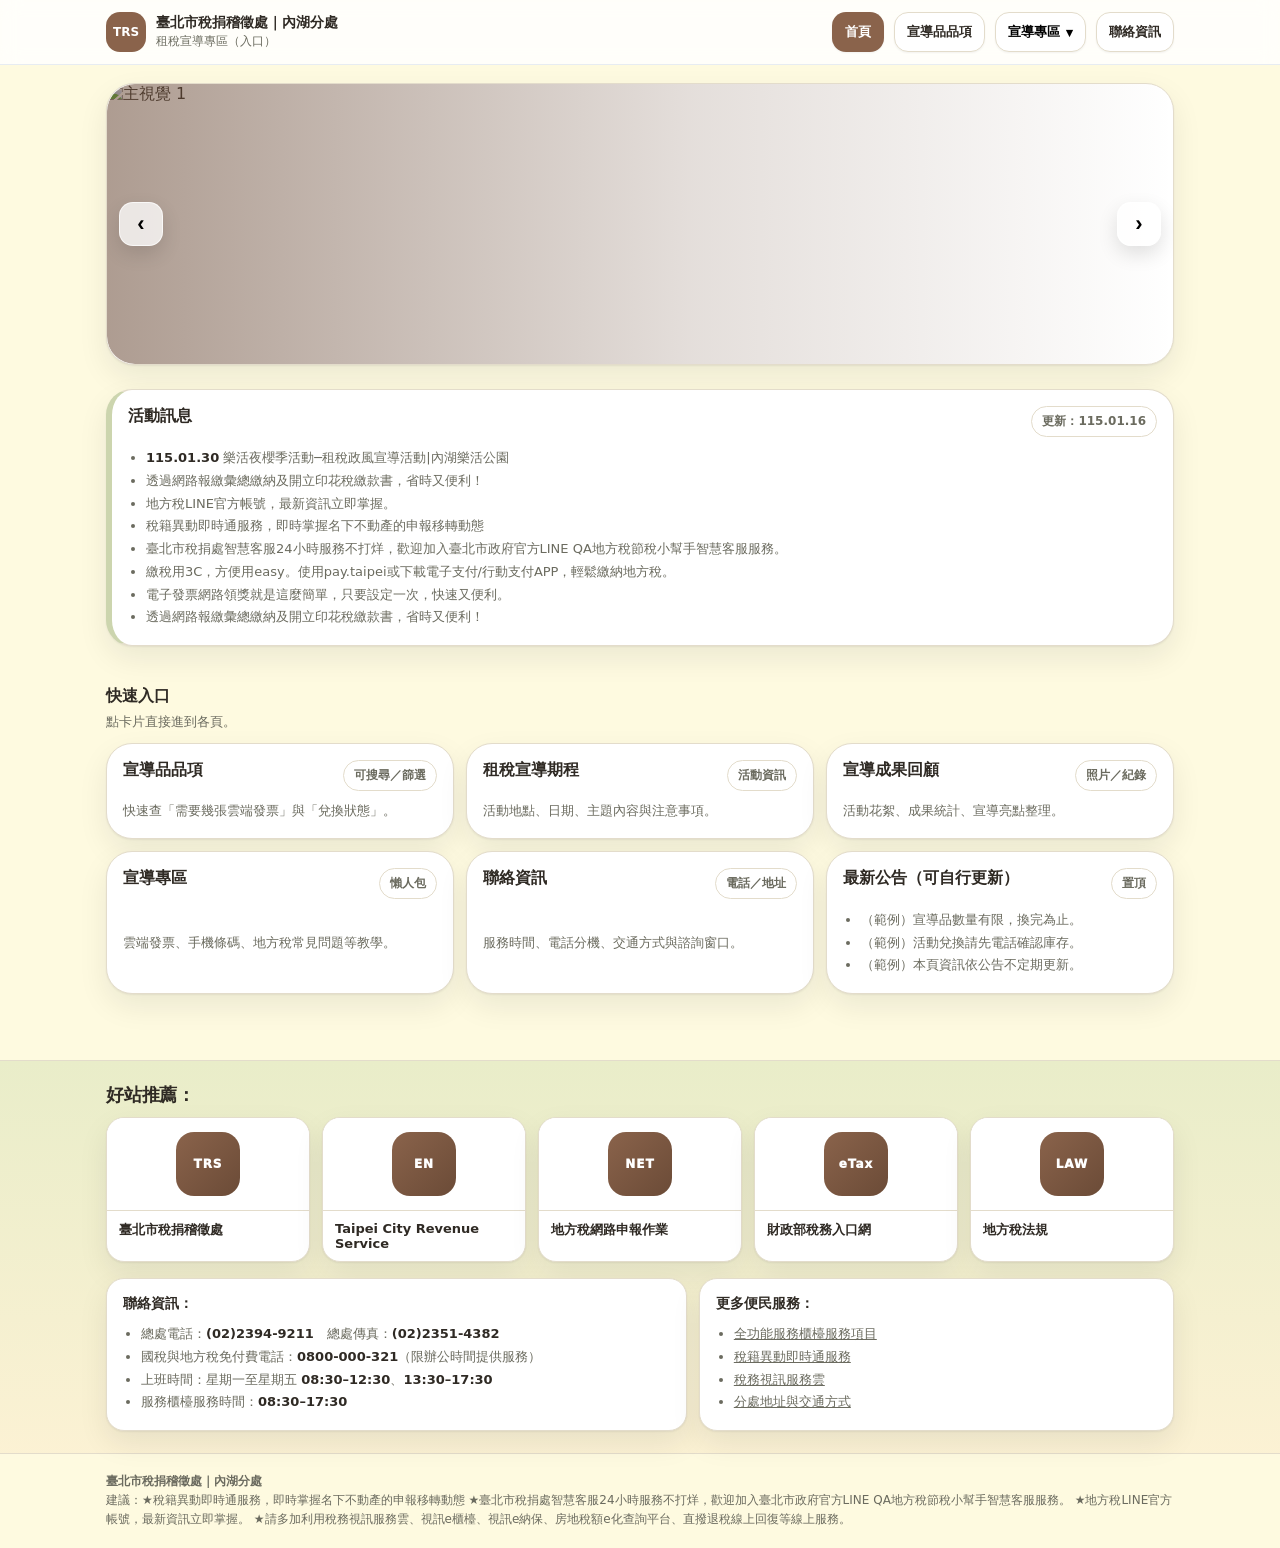
==== index.html @ 69475749 "Update index.html" ====
<!doctype html>
<html lang="zh-Hant">
<head>
  <meta charset="utf-8" />
  <meta name="viewport" content="width=device-width, initial-scale=1" />
  <meta name="description" content="臺北市稅捐稽徵處 內湖分處｜租稅宣導專區入口。" />
  <title>臺北市稅捐稽徵處 內湖分處｜宣導首頁</title>
 
   <link rel="stylesheet" href="asset/style.css">
  
</head>

<body id="top">
  <header class="top">
    <div class="wrap">
      <div class="inner">
        <a class="brand" href="index.html" title="宣導首頁">
          <div class="logo">TRS</div>
          <div>
            <h1>臺北市稅捐稽徵處｜內湖分處</h1>
            <p>租稅宣導專區（入口）</p>
          </div>
        </a>

        <!-- 桌機導覽：如果你的檔名不同，改 href 即可 -->
        <nav class="nav navDesktop" aria-label="主選單">
            <a class="btn primary" href="index.html">首頁</a>
            <a class="btn" href="items.html">宣導品品項</a>
          
            <div class="drop">
              <button class="btn dropBtn" type="button" aria-haspopup="true" aria-expanded="false">
                宣導專區 <span aria-hidden="true">▾</span>
              </button>
              <div class="dropMenu" role="menu" aria-label="宣導專區子頁面">
                <div class="dropTitle">宣導專區</div>
                <a class="dropItem" role="menuitem" href="promo.html">宣導專區入口</a>
                <a class="dropItem" role="menuitem" href="promo-howto.html">稅務申辦教你做～</a>
              </div>
            </div>
          
            <a class="btn" href="contact.html">聯絡資訊</a>
          </nav>


        <!-- 手機選單 -->
        <button class="menuBtn" id="menuBtn" aria-label="開啟選單" type="button">
          <svg xmlns="http://www.w3.org/2000/svg" viewBox="0 0 24 24" fill="currentColor"><path d="M4 6.5h16a1 1 0 1 1 0 2H4a1 1 0 0 1 0-2Zm0 6h16a1 1 0 1 1 0 2H4a1 1 0 0 1 0-2Zm0 6h16a1 1 0 1 1 0 2H4a1 1 0 0 1 0-2Z"/></svg>
        </button>
      </div>

     <div class="navMobile hidden" id="mobileMenu">
        <div class="grid">
          <a class="navLink" href="index.html">首頁</a>
          <a class="navLink" href="items.html">宣導品品項</a>
          <a class="navLink" href="promo.html">宣導專區</a>
          <a class="navLink" href="promo-howto.html">稅務申辦教你做～</a>
          <a class="navLink" href="contact.html">聯絡資訊</a>
        </div>
      </div>

      </div>
    </div>
  </header>

  <main>
    <section class="hero">
      <div class="wrap">
       <div class="heroCard is-image">
          <div class="heroBanner carousel" data-interval="4500" aria-label="主視覺輪播">
            <div class="carouselTrack">
              <div class="carouselSlide">
                <img src="asset/img/hero-1.jpg" alt="主視覺 1">
              </div>
              <div class="carouselSlide">
                <img src="asset/img/hero-2.jpg" alt="主視覺 2">
              </div>
              <div class="carouselSlide">
                <img src="asset/img/hero-3.jpg" alt="主視覺 3">
              </div>
            </div>
        
            <button class="carouselBtn prev" type="button" aria-label="上一張">‹</button>
            <button class="carouselBtn next" type="button" aria-label="下一張">›</button>
        
            <div class="carouselDots" aria-label="輪播頁籤"></div>
        
            <div class="heroOverlay"></div>
        
          
          </div>
        </div>

      </div>
    </section>
    <section class="section">
      <div class="wrap">
        <div class="card" style="border-left:6px solid var(--accent);">
          <div class="cardTop">
            <div class="cardName">活動訊息</div>
            <span class="badge">更新：115.01.16</span>
          </div>
    
          <ul class="list">
            <li><b>115.01.30</b> 樂活夜櫻季活動─租稅政風宣導活動|內湖樂活公園 </li>
            <li>透過網路報繳彙總繳納及開立印花稅繳款書，省時又便利！</li>
            <li>地方稅LINE官方帳號，最新資訊立即掌握。</li>
            <li>稅籍異動即時通服務，即時掌握名下不動產的申報移轉動態</li>
            <li>臺北市稅捐處智慧客服24小時服務不打烊，歡迎加入臺北市政府官方LINE QA地方稅節稅小幫手智慧客服服務。</li>
            <li>繳稅用3C，方便用easy。使用pay.taipei或下載電子支付/行動支付APP，輕鬆繳納地方稅。</li>
            <li>電子發票網路領獎就是這麼簡單，只要設定一次，快速又便利。</li>
            <li>透過網路報繳彙總繳納及開立印花稅繳款書，省時又便利！</li>
            
          </ul>
        </div>
      </div>
    </section>

    <section class="section">
      <div class="wrap">
        <div class="sectionTitle">
          <div>
            <h3>快速入口</h3>
            <p>點卡片直接進到各頁。</p>
          </div>
        </div>

        <div class="cards">
          <a class="card" href="items.html">
            <div class="cardTop">
              <div class="cardName">宣導品品項</div>
              <span class="badge">可搜尋／篩選</span>
            </div>
            <p class="cardDesc">快速查「需要幾張雲端發票」與「兌換狀態」。</p>
          </a>

          <a class="card" href="schedule.html">
            <div class="cardTop">
              <div class="cardName">租稅宣導期程</div>
              <span class="badge">活動資訊</span>
            </div>
            <p class="cardDesc">活動地點、日期、主題內容與注意事項。</p>
          </a>

          <a class="card" href="gallery.html">
            <div class="cardTop">
              <div class="cardName">宣導成果回顧</div>
              <span class="badge">照片／紀錄</span>
            </div>
            <p class="cardDesc">活動花絮、成果統計、宣導亮點整理。</p>
          </a>

          <a class="card" href="promo.html">
            <div class="cardTop">
              <div class="cardName">宣導專區</div>
              <span class="badge">懶人包</span>
            </div>
            <p class="cardDesc">雲端發票、手機條碼、地方稅常見問題等教學。</p>
          </a>

          <a class="card" href="contact.html">
            <div class="cardTop">
              <div class="cardName">聯絡資訊</div>
              <span class="badge">電話／地址</span>
            </div>
            <p class="cardDesc">服務時間、電話分機、交通方式與諮詢窗口。</p>
          </a>

          <div class="card" role="note" aria-label="公告提醒">
            <div class="cardTop">
              <div class="cardName">最新公告（可自行更新）</div>
              <span class="badge">置頂</span>
            </div>
            <ul class="list">
              <li>（範例）宣導品數量有限，換完為止。</li>
              <li>（範例）活動兌換請先電話確認庫存。</li>
              <li>（範例）本頁資訊依公告不定期更新。</li>
            </ul>
          </div>
        </div>
      </div>
    </section>

    <section class="section">
      <div class="wrap">
        <div class="split">
         
        </div>
      </div>
    </section>
  </main>

  <!-- 首頁最下面：好站推薦 + 聯絡資訊 -->
  <section class="bottomBand" id="recommended">
    <div class="wrap">
      <h3 class="bottomTitle">好站推薦：</h3>
      <div class="siteGrid">
        <a class="siteCard" href="https://tpctax.gov.taipei/" target="_blank" rel="noopener">
          <div class="siteLogo"><div class="mark">TRS</div></div>
          <div class="siteName">臺北市稅捐稽徵處</div>
        </a>
        <a class="siteCard" href="https://english.tpctax.gov.taipei/" target="_blank" rel="noopener">
          <div class="siteLogo"><div class="mark">EN</div></div>
          <div class="siteName">Taipei City Revenue Service</div>
        </a>
        <a class="siteCard" href="https://net.tax.nat.gov.tw/PLRX/Lrx200d01/" target="_blank" rel="noopener">
          <div class="siteLogo"><div class="mark">NET</div></div>
          <div class="siteName">地方稅網路申報作業</div>
        </a>
        <a class="siteCard" href="https://www.etax.nat.gov.tw/etwmain/" target="_blank" rel="noopener">
          <div class="siteLogo"><div class="mark">eTax</div></div>
          <div class="siteName">財政部稅務入口網</div>
        </a>
        <a class="siteCard" href="https://tpctax.gov.taipei/Content_List.aspx?n=CD076BAD018F7557" target="_blank" rel="noopener">
          <div class="siteLogo"><div class="mark">LAW</div></div>
          <div class="siteName">地方稅法規</div>
        </a>
      </div>

      <div class="infoGrid">
        <div class="infoBox">
          <h4>聯絡資訊：</h4>
          <ul class="infoList">
            <li>總處電話：<b>(02)2394-9211</b>　總處傳真：<b>(02)2351-4382</b></li>
            <li>國稅與地方稅免付費電話：<b>0800-000-321</b>（限辦公時間提供服務）</li>
            <li>上班時間：星期一至星期五 <b>08:30–12:30</b>、<b>13:30–17:30</b></li>
            <li>服務櫃檯服務時間：<b>08:30–17:30</b></li>
          </ul>
        </div>
       <div class="infoBox">
  <h4>更多便民服務：</h4>
  <ul class="infoList">
    <li>
      <a href="https://tpctax.gov.taipei/News_Content.aspx?n=33B5157708BB13F1&sms=8ADB6710027E7CF3&s=17BCCA0608BD3A79"
         target="_blank" rel="noopener" style="text-decoration:underline">
        全功能服務櫃檯服務項目
      </a>
    </li>
    <li>
      <a href="https://tpctax.gov.taipei/cp.aspx?n=3751069E7801B73E&s=5914B2ACF6060C65"
         target="_blank" rel="noopener" style="text-decoration:underline">
        稅籍異動即時通服務
      </a>
    </li>
    <li>
      <a href="https://services.arpa.tpctax.dof.gov.taipei/taxCloud2023/main.php?step=offtimeclock"
         target="_blank" rel="noopener" style="text-decoration:underline">
        稅務視訊服務雲
      </a>
    </li>
    <li>
      <a href="contact.html" style="text-decoration:underline">
        分處地址與交通方式
      </a>
    </li>
  </ul>
</div>

      </div>
    </div>
  </section>

  <footer>
    <div class="wrap">
      <div class="foot">
        <div><b>臺北市稅捐稽徵處｜內湖分處</b>　</div>
        <div>建議：★稅籍異動即時通服務，即時掌握名下不動產的申報移轉動態
                  ★臺北市稅捐處智慧客服24小時服務不打烊，歡迎加入臺北市政府官方LINE QA地方稅節稅小幫手智慧客服服務。       
                  ★地方稅LINE官方帳號，最新資訊立即掌握。
                 ★請多加利用稅務視訊服務雲、視訊e櫃檯、視訊e納保、房地稅額e化查詢平台、直撥退稅線上回復等線上服務。
        </div>
      </div>
    </div>
  </footer>

  <script src="assets/app.js"></script>
</body>
</html>
---- asset/style.css ----
:root{
  /* 地圖色系：沙/紙/鼠尾草 + 青銅 */
  --bg:#FEFAE0;        /* 玉米鬚：全站背景 */
  --card:#ffffff;      /* 卡片保持白，閱讀最清楚 */
  --muted:#6B6B5F;     /* 柔和灰綠 */
  --text:#2F2A24;      /* 深棕黑：像地圖印刷墨色 */
  --line:#E3DCCB;      /* 溫暖邊線 */

  --paper:#E9EDC9;     /* 米色：區塊底 */
  --sand:#FAEDCD;      /* 木瓜酥：hover/淡底 */

  --brand:#8A634B;     /* 深青銅：主色（按鈕/LOGO） */
  --brand2:#6B4B37;    /* 更深：hover */
  --accent:#CCD5AE;    /* 乾燥鼠尾草：點綴 */

  --ok:#16a34a;
  --shadow: 0 1px 2px rgba(15,23,42,.06), 0 12px 30px rgba(15,23,42,.08);
  --r: 18px;
}


*{box-sizing:border-box}
body{margin:0;font-family:ui-sans-serif,system-ui,-apple-system,"Segoe UI",Roboto,"Noto Sans TC","PingFang TC","Microsoft JhengHei",Arial,sans-serif;background:var(--bg);color:var(--text)}
a{color:inherit;text-decoration:none}
.wrap{max-width:1100px;margin:0 auto;padding:0 16px}
.hidden{display:none}

/* Top bar */
.top{position:sticky;top:0;z-index:50;background:rgba(255,255,255,.82);backdrop-filter:blur(10px);border-bottom:1px solid rgba(226,232,240,.8)}
.top .inner{display:flex;align-items:center;justify-content:space-between;gap:12px;padding:12px 0}
.brand{display:flex;align-items:center;gap:10px}
.logo{width:40px;height:40px;border-radius:14px;background:var(--brand);color:#fff;display:grid;place-items:center;font-weight:900;font-size:12px}
.brand h1{margin:0;font-size:14px;line-height:1.2}
.brand p{margin:2px 0 0;font-size:12px;color:var(--muted)}

.nav{display:flex;gap:10px;align-items:center;flex-wrap:wrap}
.btn{border:1px solid var(--line);background:#fff;border-radius:14px;padding:10px 12px;font-size:13px;font-weight:800;box-shadow:0 1px 2px rgba(15,23,42,.05);cursor:pointer}
.btn:hover{filter:brightness(.98)}
.btn.primary{border-color:transparent;background:var(--brand);color:#fff}
.btn.primary:hover{background:var(--brand2);filter:none}

/* Dropdown（宣導專區下拉） */
.drop{position:relative}
.dropBtn{display:inline-flex;align-items:center;gap:6px;cursor:pointer}
.dropMenu{
  position:absolute; top:calc(100% + 10px); left:0;
  min-width:260px;
  background:#fff; border:1px solid var(--line);
  border-radius:16px; box-shadow:var(--shadow);
  padding:8px; display:none;
  z-index:80;
}
.drop.open .dropMenu,
.drop:hover .dropMenu,
.drop:focus-within .dropMenu{display:block}

.dropTitle{padding:8px 12px 6px;font-size:12px;font-weight:900;color:var(--muted)}
.dropItem{display:block;padding:10px 12px;border-radius:12px;font-size:13px;font-weight:800;color:var(--text)}
.dropItem:hover{background:var(--sand)}
.dropSep{height:1px;background:var(--line);margin:6px 6px}

.menuBtn{display:inline-flex;align-items:center;justify-content:center;width:44px;height:44px;border-radius:14px;border:1px solid var(--line);background:#fff;box-shadow:0 1px 2px rgba(15,23,42,.05);cursor:pointer}
.menuBtn svg{width:20px;height:20px}

.navDesktop{display:none}
.navMobile{border-top:1px solid var(--line);background:rgba(254,250,224,.55)}
.navMobile .grid{display:grid;gap:8px;padding:12px 0}
.navLink{border:1px solid var(--line);background:#fff;border-radius:14px;padding:10px 12px;font-size:13px;font-weight:800;color:var(--text)}
.navLink:hover{background:var(--sand)}

/* Hero */
.hero{padding:18px 0 10px}
.heroCard{
  background:linear-gradient(135deg,#ffffff 0%, rgba(233,237,201,.85) 60%, rgba(204,213,174,.45) 100%);
  border:1px solid var(--line);
  border-radius:calc(var(--r) + 10px);
  box-shadow:var(--shadow);
  padding:18px
}
.crumb{display:flex;gap:8px;flex-wrap:wrap;align-items:center;font-size:12px;color:var(--muted)}
.crumb a{text-decoration:underline}
.tag{display:inline-flex;align-items:center;gap:8px;border:1px solid var(--line);background:#fff;border-radius:999px;padding:6px 10px;font-size:12px;color:var(--muted);width:fit-content}
.dot{width:8px;height:8px;border-radius:999px;background:var(--ok)}
h2{margin:10px 0 0;font-size:26px;letter-spacing:-.02em}
.sub{margin:8px 0 0;color:var(--muted);font-size:13px;line-height:1.65}

/* Sections / cards */
.section{padding:14px 0 26px}
/* Quick cards（快速入口卡片） */
.sectionTitle{display:flex;align-items:flex-end;justify-content:space-between;gap:10px;flex-wrap:wrap}
.sectionTitle h3{margin:0;font-size:16px;letter-spacing:-.01em}
.sectionTitle p{margin:6px 0 0;font-size:13px;color:var(--muted)}

.cards{
  display:grid;
  gap:12px;
  margin-top:12px;
  grid-template-columns: repeat(1, minmax(0, 1fr));
}

/* Hero 標題改成圖片 */
.heroTitleImg{
  display:block;
  width:min(620px, 100%);  /* 桌機最多 620px，手機自動縮 */
  height:auto;
}

/* 螢幕閱讀器可讀、畫面不顯示 */
.srOnly{
  position:absolute;
  width:1px;height:1px;
  padding:0;margin:-1px;
  overflow:hidden;
  clip:rect(0,0,0,0);
  white-space:nowrap;
  border:0;
}



/* ✅ 通用兩欄容器（contact.html 那種兩張卡並排用） */
.grid{
  display:grid;
  gap:12px;
  grid-template-columns:1fr;  /* 手機 1 欄 */
}


/* 重要：card 可能用在 <a>，一定要讓它變成 block/grid */
.card{
  background:var(--card);
  border:1px solid var(--line);
  border-radius:calc(var(--r) + 8px);
  box-shadow:var(--shadow);
  padding:16px;

  display:grid;      /* ✅ 讓 <a class="card"> 也能正常 */
  gap:10px;
}

.cardTop{display:flex;align-items:flex-start;justify-content:space-between;gap:12px}
.cardName{font-weight:900}
.badge{
  display:inline-flex;align-items:center;gap:6px;
  border-radius:999px;border:1px solid var(--line);
  background:#fff;padding:6px 10px;font-size:12px;
  color:var(--muted);font-weight:900;white-space:nowrap
}
.cardDesc{margin:0;color:var(--muted);font-size:13px;line-height:1.6}

.muted{color:var(--muted);font-size:13px;line-height:1.7}
.list{margin:0;padding-left:18px;color:var(--muted);font-size:13px;line-height:1.75}
.list b{color:var(--text)}

/* ===== Bottom: 好站推薦 + 聯絡資訊（你目前 style.css 缺這段） ===== */
.bottomBand{
  background:linear-gradient(180deg, var(--paper), rgba(250,237,205,.65));
  border-top:1px solid var(--line);
  padding:22px 0;
}
.bottomTitle{
  margin:0 0 10px;
  font-size:18px;
  font-weight:900;
  letter-spacing:-.01em;
  color:var(--text);
}

/* 好站推薦卡片 */
.siteGrid{
  display:grid;
  gap:12px;
  grid-template-columns:repeat(2,minmax(0,1fr));
}
.siteCard{
  display:block; /* 重要：避免 <a> 變 inline */
  background:#fff;
  border:1px solid var(--line);
  border-radius:18px;
  box-shadow:var(--shadow);
  overflow:hidden;
}
.siteCard:hover{filter:brightness(.99)}

.siteLogo{
  height:92px;
  display:grid;
  place-items:center;
  background:#fff;
}
.siteLogo .mark{
  width:64px;height:64px;
  border-radius:18px;
  background:linear-gradient(135deg,var(--brand),var(--brand2));
  color:#fff;
  display:grid;
  place-items:center;
  font-weight:1000;
  letter-spacing:.08em;
  font-size:12px;
}
.siteName{
  padding:10px 12px;
  font-size:13px;
  font-weight:900;
  color:var(--text);
  border-top:1px solid var(--line);
}

/* 聯絡資訊 / 更多便民服務：兩個資訊框 */
.infoGrid{
  margin-top:16px;
  display:grid;
  gap:12px;
  grid-template-columns:1fr;
}
.infoBox{
  background:#fff;
  border:1px solid var(--line);
  border-radius:18px;
  box-shadow:var(--shadow);
  padding:16px;
}
.infoBox h4{
  margin:0 0 10px;
  font-size:14px;
  font-weight:900;
}
.infoList{
  margin:0;
  padding-left:18px;
  color:var(--muted);
  font-size:13px;
  line-height:1.75;
}
.infoList b{color:var(--text)}
.infoList a{text-decoration:underline} /* 讓連結自動有底線，可把 HTML 內的 inline underline 刪掉 */


footer{border-top:1px solid var(--line);background:var(--bg)}
.foot{padding:18px 0;color:var(--muted);font-size:12px;line-height:1.6}

@media (min-width: 860px){
  .navDesktop{display:flex}
  .menuBtn{display:none}
  .grid{grid-template-columns:1fr 1fr}
  h2{font-size:34px}
 
  .cards{grid-template-columns:repeat(3,minmax(0,1fr));}

  /* ✅ 加這兩行：讓好站推薦變 5 欄、聯絡資訊變左右兩欄 */
  .siteGrid{grid-template-columns:repeat(5, minmax(0, 1fr))}
  .infoGrid{grid-template-columns:1.1fr .9fr}
}


/* ===========================
   Hero 改成放圖片（加 class：is-image）
   =========================== */
.heroCard.is-image{
  padding:0;
  background:#fff;          /* 讓圖片顏色乾淨 */
  overflow:hidden;
}

.heroCard.is-image .heroBanner{
  position:relative;
  border-radius:inherit;
  overflow:hidden;
}

.heroCard.is-image .heroBanner img{
  width:100%;
  height:280px;             /* 桌機高度 */
  object-fit:cover;
  display:block;
}

/* 文字疊在圖片上（可選：HTML 有放才會顯示） */
.heroCard.is-image .heroOverlay{
  position:absolute;
  inset:0;
  /* 地圖色系的咖色遮罩：左深右淺 */
  background:linear-gradient(90deg, rgba(107,75,55,.55) 0%, rgba(107,75,55,.18) 55%, rgba(107,75,55,0) 100%);
}

.heroCard.is-image .heroOverlayContent{
  position:absolute;
  left:18px;
  right:18px;
  bottom:16px;
  color:#fff;
  text-shadow:0 6px 18px rgba(0,0,0,.25);
}

.heroCard.is-image .heroOverlayContent h1{
  margin:0 0 6px;
  font-size:34px;
  line-height:1.1;
  letter-spacing:.5px;
}

.heroCard.is-image .heroOverlayContent p{
  margin:0;
  max-width:62ch;
  opacity:.95;
}

/* 手機高度 */
@media (max-width: 600px){
  .heroCard.is-image .heroBanner img{height:210px}
  .heroCard.is-image .heroOverlayContent h1{font-size:26px}
}
/* ===========================
   items.html 專用（不影響其他頁）
   =========================== */
.page-items .heroGrid{display:grid;gap:14px;grid-template-columns:1fr;}
.page-items .heroTitle{display:flex;align-items:flex-start;justify-content:space-between;gap:12px;flex-wrap:wrap;}
.page-items .heroTitle h2{margin:0;font-size:22px;letter-spacing:-.02em;}

.page-items .notice{margin-top:14px;display:grid;gap:10px;}
.page-items .notice .box{background:#fff;border:1px solid var(--line);border-radius:var(--r);padding:14px;}
.page-items .notice h3{margin:0 0 8px;font-size:13px;}
.page-items .notice ul{margin:0;padding-left:18px;color:var(--muted);font-size:13px;line-height:1.7;}

.page-items .filters{margin:14px 0 0;display:grid;gap:10px;grid-template-columns:1fr;}
.page-items .field{background:#fff;border:1px solid var(--line);border-radius:var(--r);padding:10px 12px;display:flex;gap:10px;align-items:center;box-shadow:0 1px 2px rgba(15,23,42,.04);}
.page-items .field label{font-size:12px;color:var(--muted);font-weight:900;min-width:64px;}
.page-items .field input,
.page-items .field select{width:100%;border:0;outline:0;background:transparent;font-size:14px;}

.page-items .summary{margin:14px 0 8px;display:flex;align-items:center;justify-content:space-between;gap:10px;flex-wrap:wrap;}
.page-items .summary .meta{color:var(--muted);font-size:13px;}

.page-items .chips{display:flex;gap:8px;flex-wrap:wrap;}
.page-items .chip{border:1px solid var(--line);background:#fff;border-radius:999px;padding:8px 10px;font-size:12px;font-weight:900;color:var(--muted);cursor:pointer;user-select:none;}
.page-items .chip.active{background:var(--brand);color:#fff;border-color:var(--brand);}

/* items 的商品清單格線（覆蓋通用 .grid） */
.page-items .grid{display:grid;gap:12px;grid-template-columns:repeat(1,minmax(0,1fr));padding:8px 0 24px;}

/* items 的商品卡（覆蓋通用 .card / .badge） */
.page-items .card{
  background:var(--card);
  border:1px solid var(--line);
  border-radius:calc(var(--r) + 8px);
  box-shadow:var(--shadow);
  overflow:hidden;
  display:flex;
  flex-direction:column;
  padding:0;
}
.page-items .img{height:150px;background:linear-gradient(135deg,#e2e8f0,#f8fafc);display:grid;place-items:center;color:var(--muted);font-weight:900;}
.page-items .img img{width:100%;height:100%;object-fit:cover;display:block;}
.page-items .cardBody{padding:14px 14px 12px;display:grid;gap:10px;}
.page-items .name{font-size:15px;font-weight:900;letter-spacing:-.01em;line-height:1.35;}
.page-items .badges{display:flex;gap:8px;flex-wrap:wrap;}
.page-items .badge{display:inline-flex;align-items:center;gap:6px;border-radius:999px;border:1px solid var(--line);background:#fff;padding:6px 10px;font-size:12px;color:var(--muted);font-weight:900;}
.page-items .badge.ok{border-color:rgba(22,163,74,.25);background:rgba(22,163,74,.08);color:#166534;}
.page-items .badge.out{border-color:rgba(239,68,68,.25);background:rgba(239,68,68,.08);color:#991b1b;}
.page-items .badge.lim{border-color:rgba(245,158,11,.25);background:rgba(245,158,11,.10);color:#92400e;}
.page-items .line{border-top:1px dashed rgba(226,232,240,.9);}
.page-items .kv{display:flex;justify-content:space-between;gap:10px;font-size:13px;color:var(--muted);}
.page-items .kv b{color:var(--text);}
.page-items .note{font-size:12px;color:var(--muted);line-height:1.55;}
.page-items .actions{display:flex;gap:10px;flex-wrap:wrap;}
.page-items .actions .btn{flex:1;min-width:120px;text-align:center;}

/* Modal（items 專用） */
.page-items .modal{position:fixed;inset:0;background:rgba(2,6,23,.55);display:none;align-items:center;justify-content:center;padding:16px;z-index:60;}
.page-items .modal.show{display:flex;}
.page-items .modalCard{width:min(720px,100%);background:#fff;border-radius:24px;border:1px solid rgba(226,232,240,.9);box-shadow:var(--shadow);overflow:hidden;}
.page-items .modalHead{display:flex;justify-content:space-between;gap:12px;align-items:flex-start;padding:16px;border-bottom:1px solid rgba(226,232,240,.9);}
.page-items .modalHead h3{margin:0;font-size:16px;}
.page-items .x{border:1px solid var(--line);background:#fff;border-radius:14px;width:40px;height:40px;display:grid;place-items:center;cursor:pointer;}
.page-items .modalBody{padding:16px 16px 18px;display:grid;gap:12px;}
.page-items .steps{margin:0;padding-left:18px;color:var(--muted);font-size:13px;line-height:1.7;}
.page-items .callout{border:1px solid var(--line);background:linear-gradient(135deg,#ffffff,#f8fafc);border-radius:18px;padding:12px;}
.page-items .callout b{color:var(--text);}

/* items 響應式 */
@media (min-width: 860px){
  .page-items .heroGrid{grid-template-columns:1.25fr .75fr;}
  .page-items .filters{grid-template-columns:1.2fr .6fr .6fr;}
  .page-items .grid{grid-template-columns:repeat(2,minmax(0,1fr));}
}
@media (min-width: 1024px){
  .page-items .grid{grid-template-columns:repeat(3,minmax(0,1fr));}
}
/* items.html：上方兩張 heroCard 桌機左右並排 */
.heroGrid{
  display: grid;
  gap: 14px;
  grid-template-columns: 1fr; /* 手機：一欄 */
}

@media (min-width: 860px){
  .heroGrid{
    grid-template-columns: 1.25fr .75fr; /* 桌機：左右並排 */
    align-items: start;
  }
}

/* ===== Hero Carousel ===== */
.heroCard.is-image .heroBanner{ position:relative; border-radius:inherit; overflow:hidden; }
.heroCard.is-image .carouselTrack{
  display:flex;
  width:100%;
  transform:translateX(0%);
  transition:transform .45s ease;
}
.heroCard.is-image .carouselSlide{ min-width:100%; }
.heroCard.is-image .carouselSlide img{
  width:100%;
  height:280px;
  object-fit:cover;
  display:block;
}

/* 左右按鈕 */
.carouselBtn{
  position:absolute;
  top:50%;
  transform:translateY(-50%);
  z-index:5;
  width:44px;height:44px;
  border-radius:14px;
  border:1px solid rgba(255,255,255,.7);
  background:rgba(255,255,255,.75);
  box-shadow:0 8px 20px rgba(0,0,0,.12);
  font-size:22px;
  font-weight:900;
  cursor:pointer;
}
.carouselBtn:hover{ filter:brightness(.98); }
.carouselBtn.prev{ left:12px; }
.carouselBtn.next{ right:12px; }

/* 圓點 */
.carouselDots{
  position:absolute;
  left:50%;
  transform:translateX(-50%);
  bottom:10px;
  z-index:6;
  display:flex;
  gap:8px;
}
.carouselDot{
  width:10px;height:10px;
  border-radius:999px;
  border:1px solid rgba(255,255,255,.85);
  background:rgba(255,255,255,.45);
  cursor:pointer;
}
.carouselDot.active{ background:#fff; }

/* 讓疊字在上面 */
.heroCard.is-image .heroOverlay{ z-index:2; position:absolute; inset:0; }
.heroCard.is-image .heroOverlayContent{ z-index:4; position:absolute; left:18px; right:18px; bottom:16px; }

/* 手機高度 */
@media (max-width: 600px){
  .heroCard.is-image .carouselSlide img{ height:210px; }
}
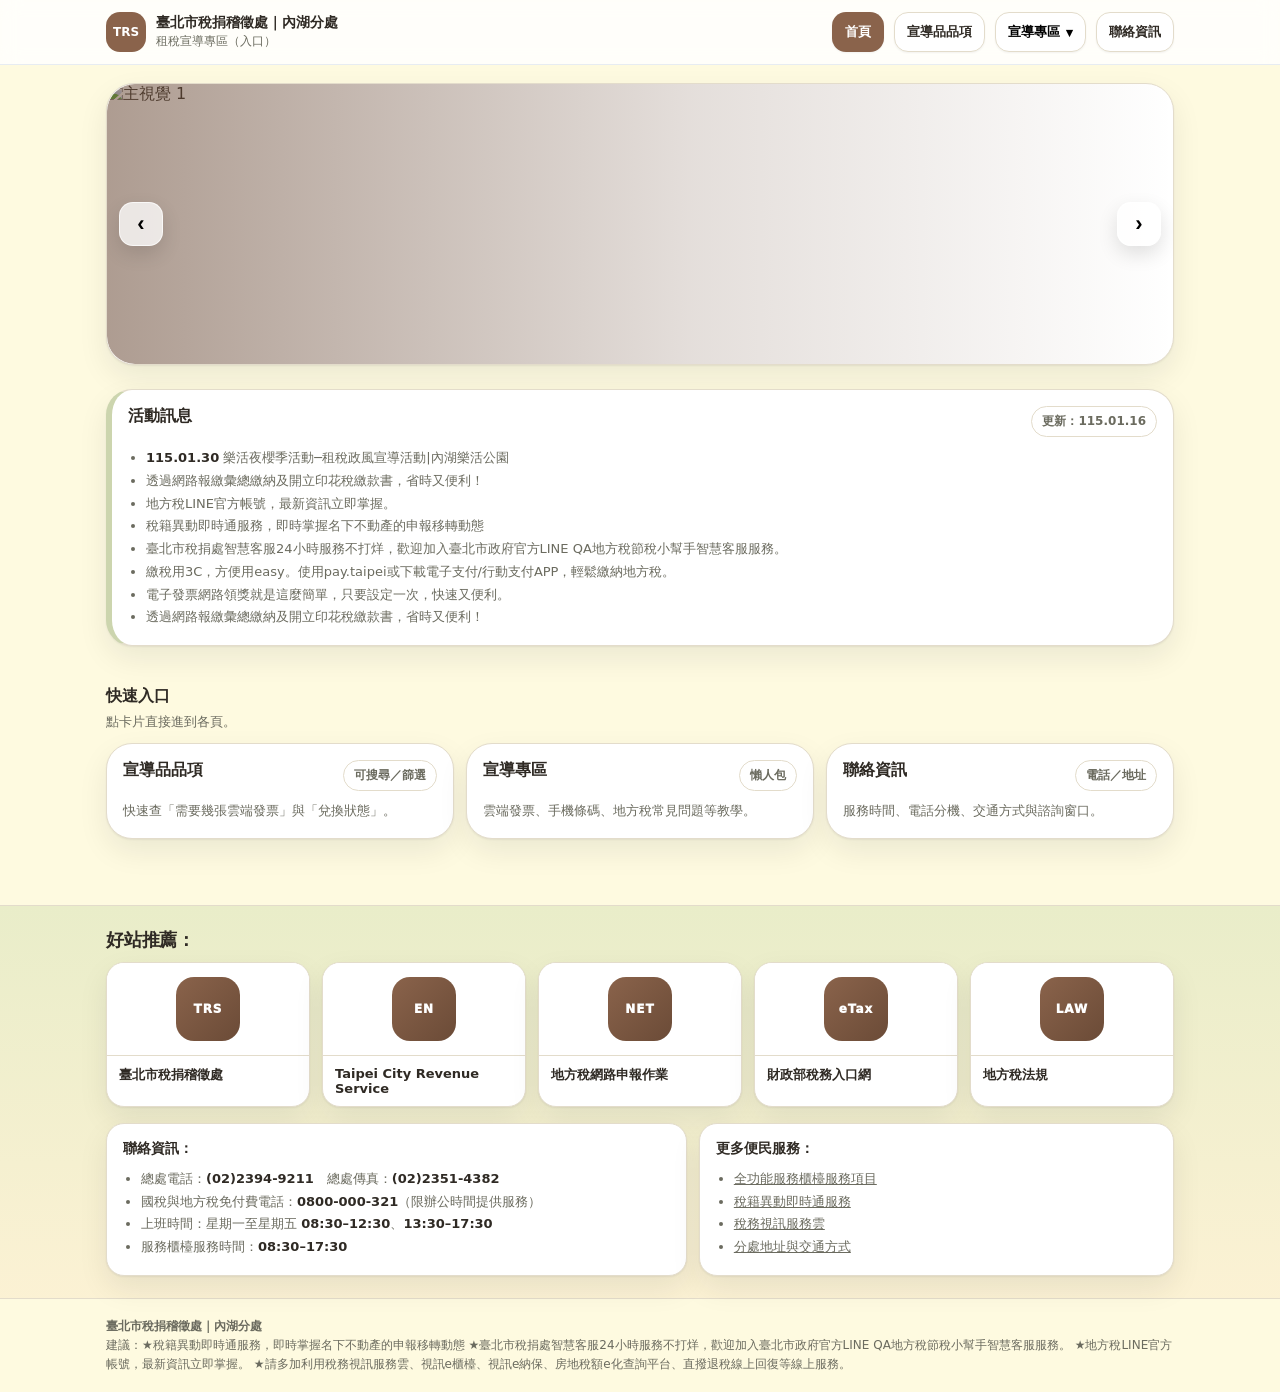
==== commit 43e145ff: "Update index.html" ====
--- a/index.html
+++ b/index.html
@@ -133,21 +133,8 @@
             <p class="cardDesc">快速查「需要幾張雲端發票」與「兌換狀態」。</p>
           </a>
 
-          <a class="card" href="schedule.html">
-            <div class="cardTop">
-              <div class="cardName">租稅宣導期程</div>
-              <span class="badge">活動資訊</span>
-            </div>
-            <p class="cardDesc">活動地點、日期、主題內容與注意事項。</p>
-          </a>
-
-          <a class="card" href="gallery.html">
-            <div class="cardTop">
-              <div class="cardName">宣導成果回顧</div>
-              <span class="badge">照片／紀錄</span>
-            </div>
-            <p class="cardDesc">活動花絮、成果統計、宣導亮點整理。</p>
-          </a>
+        
+       
 
           <a class="card" href="promo.html">
             <div class="cardTop">
@@ -165,17 +152,7 @@
             <p class="cardDesc">服務時間、電話分機、交通方式與諮詢窗口。</p>
           </a>
 
-          <div class="card" role="note" aria-label="公告提醒">
-            <div class="cardTop">
-              <div class="cardName">最新公告（可自行更新）</div>
-              <span class="badge">置頂</span>
-            </div>
-            <ul class="list">
-              <li>（範例）宣導品數量有限，換完為止。</li>
-              <li>（範例）活動兌換請先電話確認庫存。</li>
-              <li>（範例）本頁資訊依公告不定期更新。</li>
-            </ul>
-          </div>
+         
         </div>
       </div>
     </section>
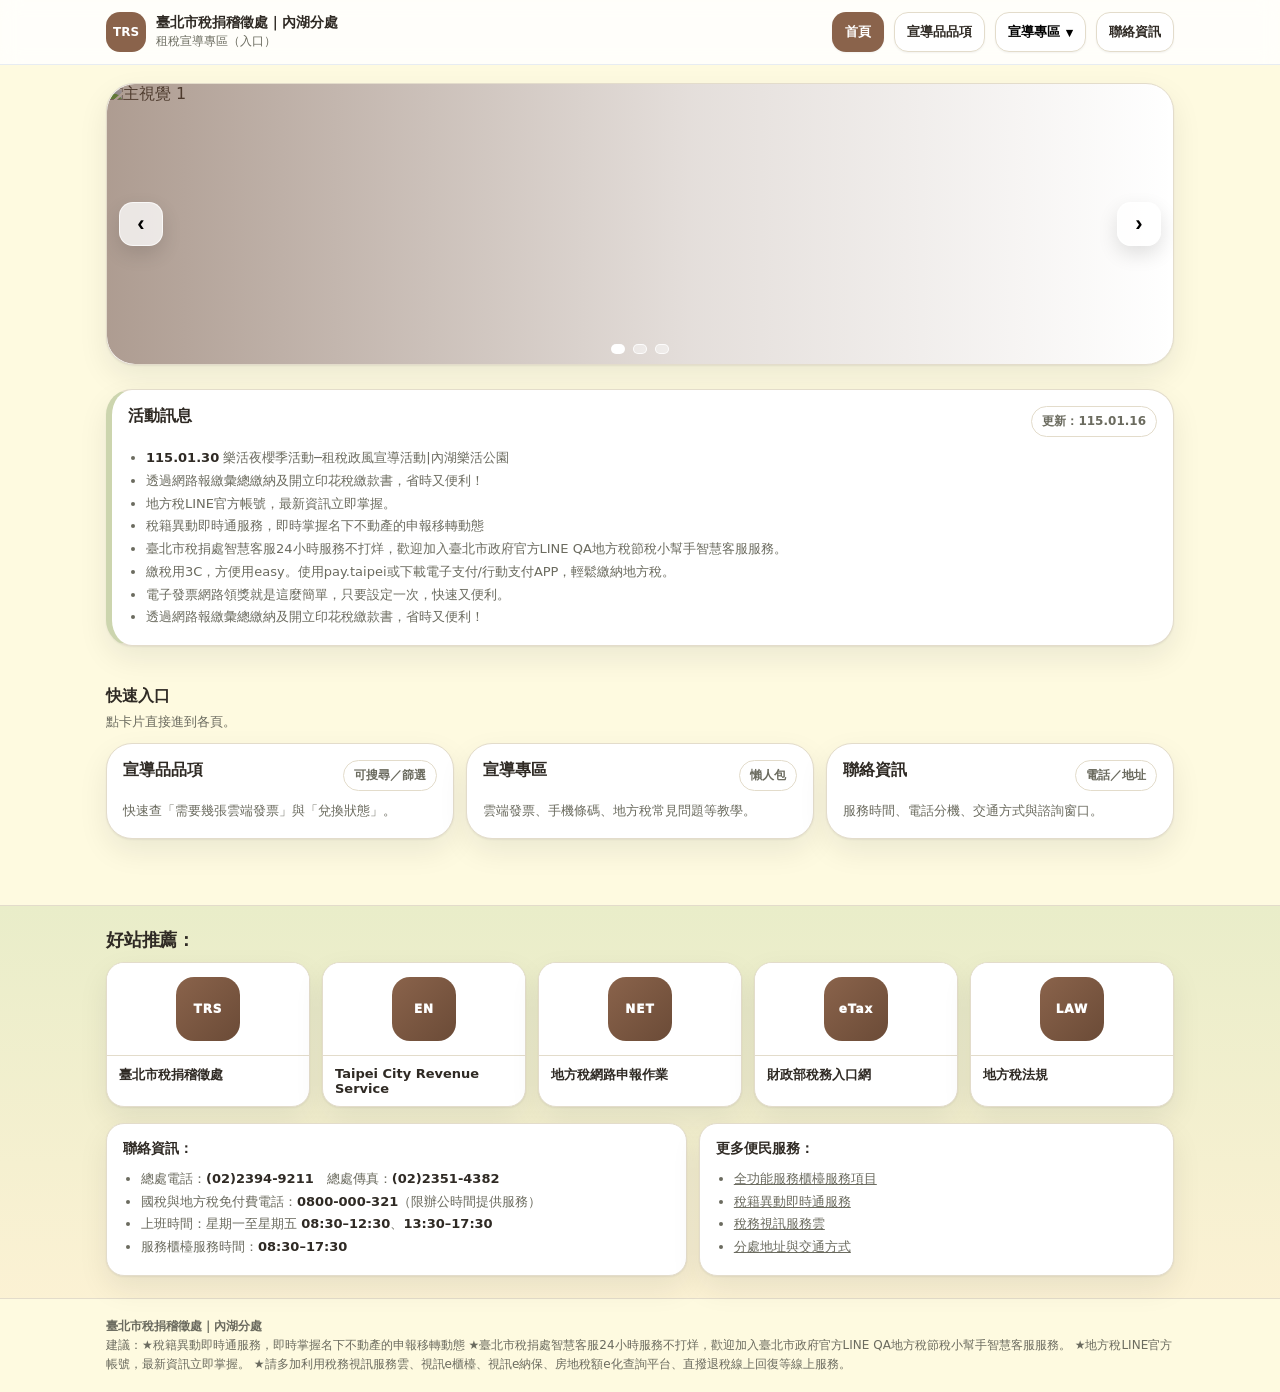
==== commit 8fbe4151: "Update index.html" ====
--- a/index.html
+++ b/index.html
@@ -69,13 +69,13 @@
           <div class="heroBanner carousel" data-interval="4500" aria-label="主視覺輪播">
             <div class="carouselTrack">
               <div class="carouselSlide">
-                <img src="asset/img/hero-1.jpg" alt="主視覺 1">
+                <img src="asset/img/tax.png" alt="主視覺 1">
               </div>
               <div class="carouselSlide">
-                <img src="asset/img/hero-2.jpg" alt="主視覺 2">
+                <img src="asset/img/Follow.png" alt="主視覺 2">
               </div>
               <div class="carouselSlide">
-                <img src="asset/img/hero-3.jpg" alt="主視覺 3">
+                <img src="asset/img/Vehicle%20License%20Tax.png" alt="主視覺 3">
               </div>
             </div>
         
@@ -249,6 +249,6 @@
     </div>
   </footer>
 
-  <script src="assets/app.js"></script>
+  <script src="asset/app.js"></script>
 </body>
 </html>
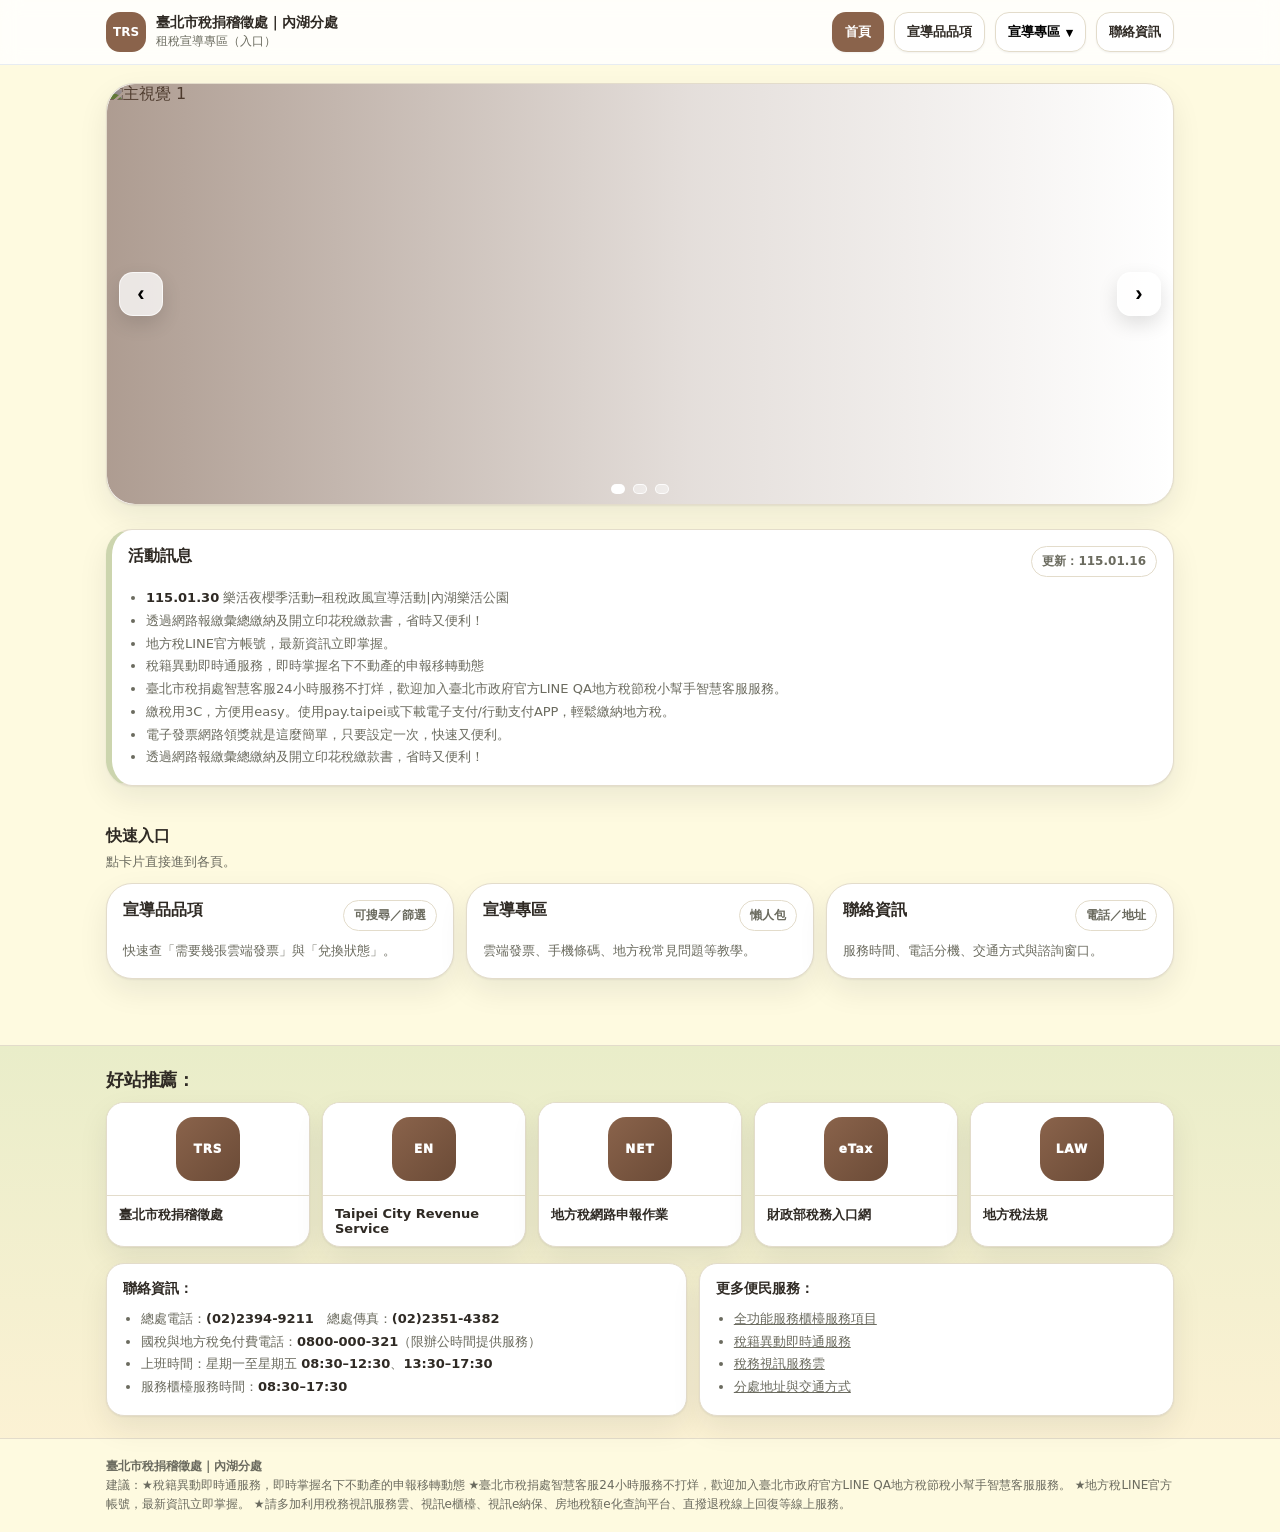
==== commit 3eb080cc: "Update index.html <div class="heroBanner carousel" data-interval="9000" aria-label="主視覺輪播">" ====
--- a/index.html
+++ b/index.html
@@ -66,7 +66,7 @@
     <section class="hero">
       <div class="wrap">
        <div class="heroCard is-image">
-          <div class="heroBanner carousel" data-interval="4500" aria-label="主視覺輪播">
+          <div class="heroBanner carousel" data-interval="9000" aria-label="主視覺輪播">
             <div class="carouselTrack">
               <div class="carouselSlide">
                 <img src="asset/img/tax.png" alt="主視覺 1">
--- a/asset/style.css
+++ b/asset/style.css
@@ -258,23 +258,28 @@
    Hero 改成放圖片（加 class：is-image）
    =========================== */
 .heroCard.is-image{
+  --heroH: 280px;   /* 預設高度 */
   padding:0;
-  background:#fff;          /* 讓圖片顏色乾淨 */
+  background:#fff;    /* 讓圖片顏色乾淨 */
   overflow:hidden;
 }
-
+ 
 .heroCard.is-image .heroBanner{
   position:relative;
   border-radius:inherit;
   overflow:hidden;
 }
 
+
+/* 桌機高度 */
+
 .heroCard.is-image .heroBanner img{
   width:100%;
-  height:280px;             /* 桌機高度 */
+  height:var(--heroH);
   object-fit:cover;
   display:block;
 }
+
 
 /* 文字疊在圖片上（可選：HTML 有放才會顯示） */
 .heroCard.is-image .heroOverlay{
@@ -412,10 +417,25 @@
 .heroCard.is-image .carouselSlide{ min-width:100%; }
 .heroCard.is-image .carouselSlide img{
   width:100%;
-  height:280px;
+  height:var(--heroH);
   object-fit:cover;
   display:block;
 }
+/* 手機：框更大一點 */
+@media (max-width: 600px){
+  .heroCard.is-image{ --heroH: 260px; }
+}
+
+/* 平板：中間尺寸 */
+@media (min-width: 601px) and (max-width: 859px){
+  .heroCard.is-image{ --heroH: 320px; }
+}
+
+/* 桌機：變 1.5 倍（280 * 1.5 = 420） */
+@media (min-width: 860px){
+  .heroCard.is-image{ --heroH: 420px; }
+}
+
 
 /* 左右按鈕 */
 .carouselBtn{
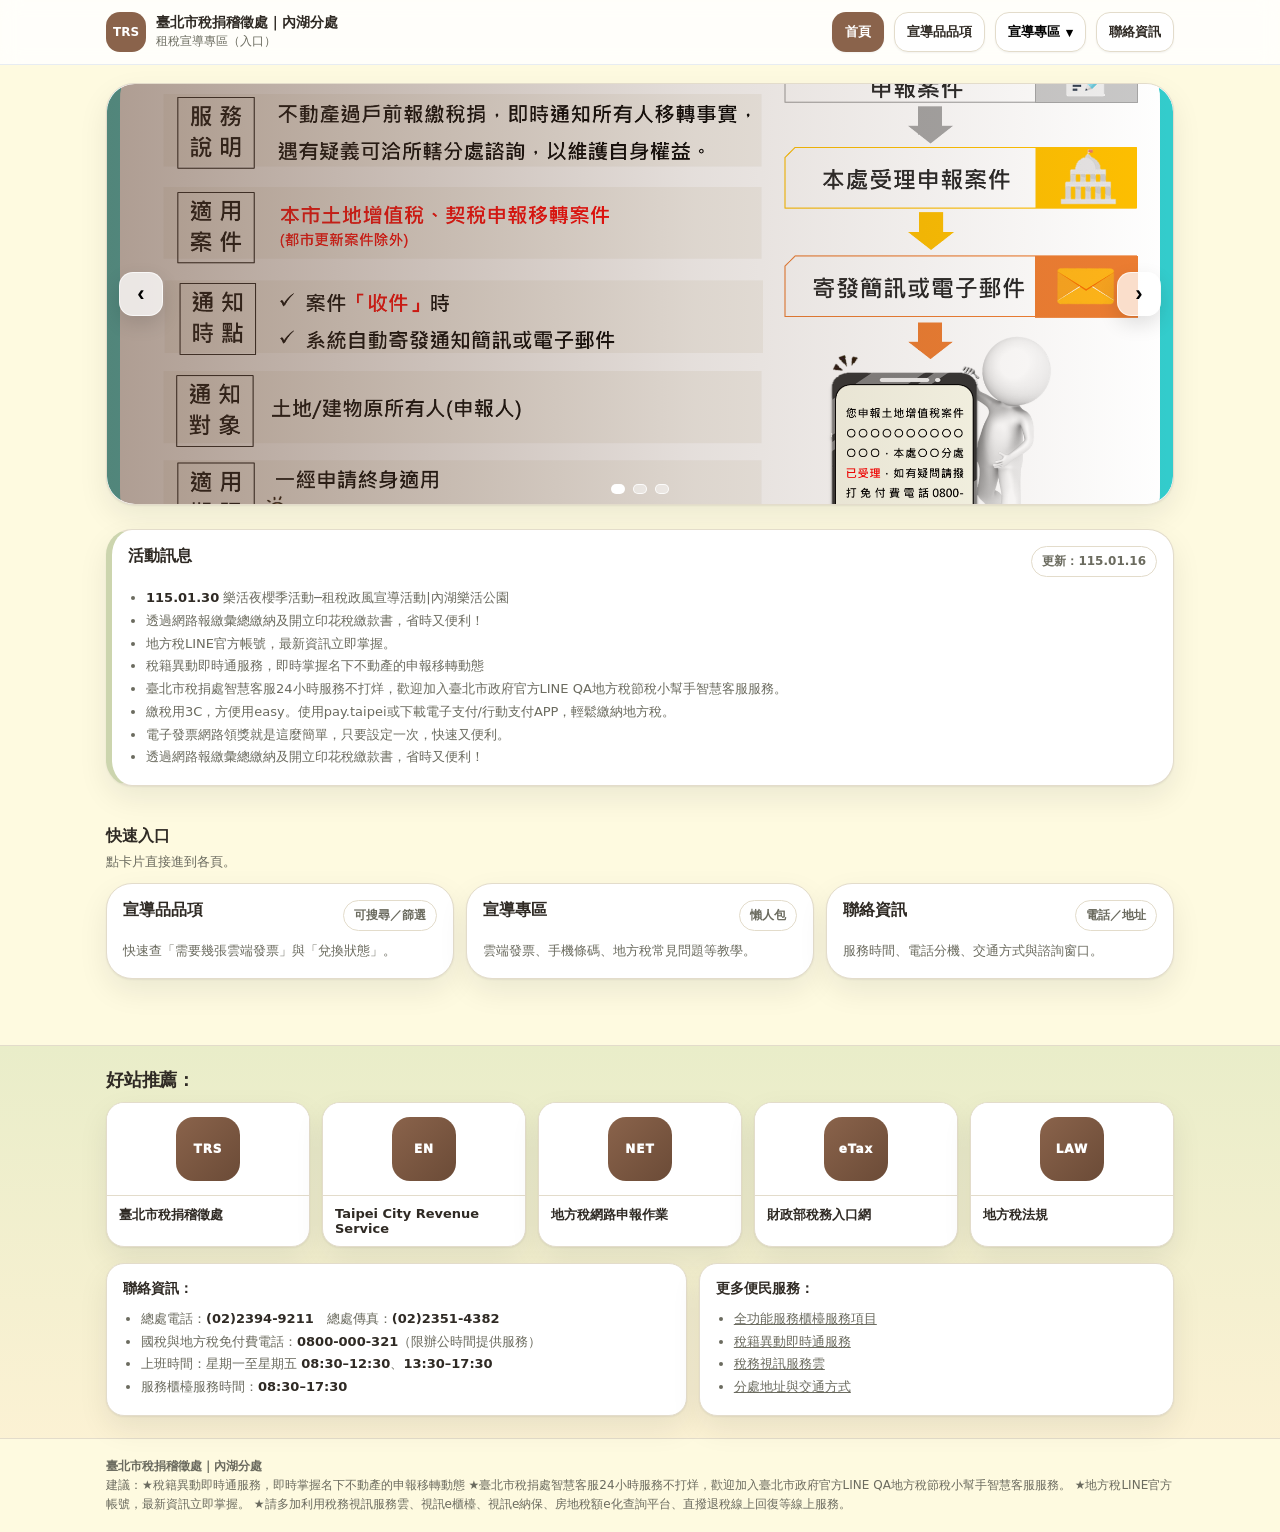
==== commit 49a3b0fc: "Update index.html" ====
--- a/index.html
+++ b/index.html
@@ -69,7 +69,7 @@
           <div class="heroBanner carousel" data-interval="9000" aria-label="主視覺輪播">
             <div class="carouselTrack">
               <div class="carouselSlide">
-                <img src="asset/img/tax.png" alt="主視覺 1">
+                <img src="asset/img/tax%20.png" alt="主視覺 1">
               </div>
               <div class="carouselSlide">
                 <img src="asset/img/Follow.png" alt="主視覺 2">
